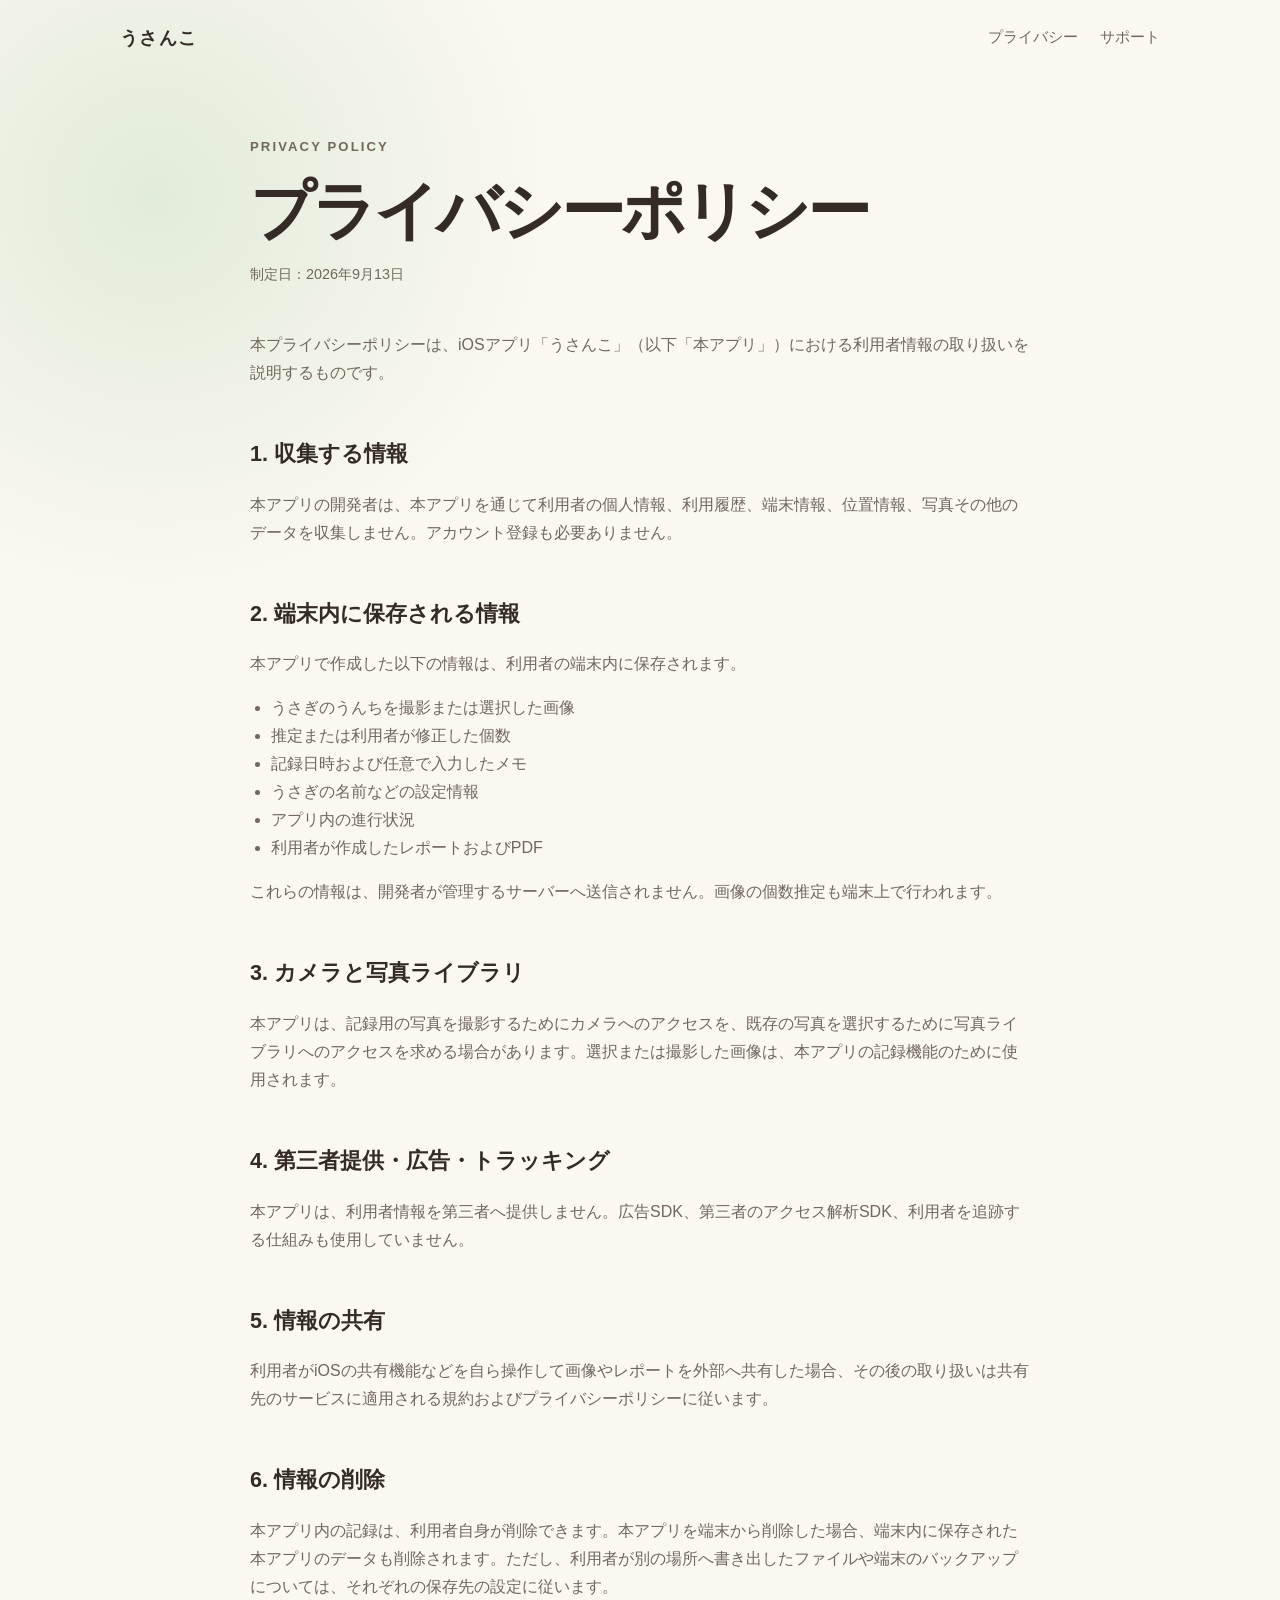
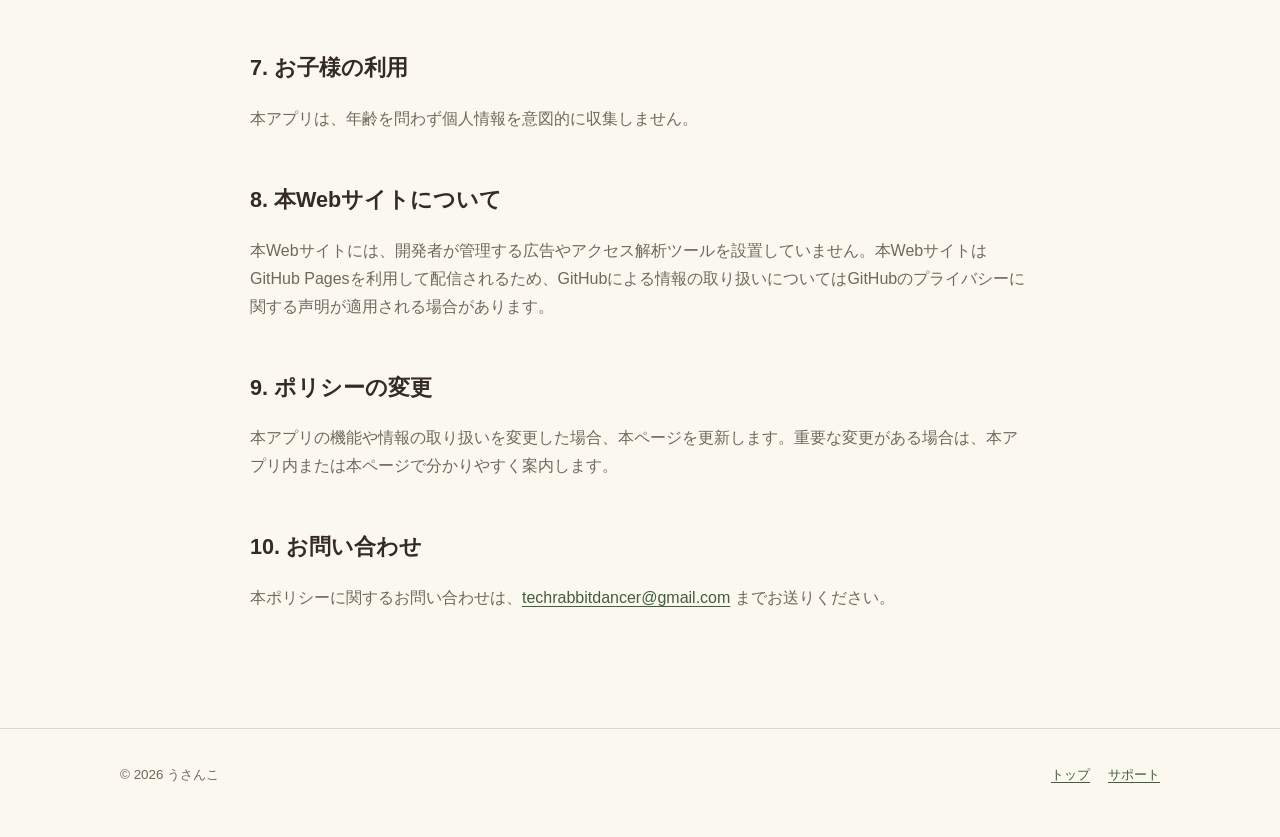
==== privacy/index.html @ c1ddaf08 "Create Usanko app website" ====
<!doctype html>
<html lang="ja">
<head>
  <meta charset="utf-8">
  <meta name="viewport" content="width=device-width, initial-scale=1">
  <meta name="description" content="iOSアプリ「うさんこ」のプライバシーポリシーです。">
  <meta name="theme-color" content="#fbf8ef">
  <title>プライバシーポリシー｜うさんこ</title>
  <link rel="stylesheet" href="/styles.css">
</head>
<body>
  <header class="wrap site-header">
    <a class="brand" href="/">うさんこ</a>
    <nav aria-label="メインナビゲーション">
      <a href="/privacy/" aria-current="page">プライバシー</a>
      <a href="/support/">サポート</a>
    </nav>
  </header>

  <main class="wrap document">
    <p class="eyebrow">PRIVACY POLICY</p>
    <h1>プライバシーポリシー</h1>
    <p class="updated">制定日：2026年9月13日</p>

    <p>本プライバシーポリシーは、iOSアプリ「うさんこ」（以下「本アプリ」）における利用者情報の取り扱いを説明するものです。</p>

    <h2>1. 収集する情報</h2>
    <p>本アプリの開発者は、本アプリを通じて利用者の個人情報、利用履歴、端末情報、位置情報、写真その他のデータを収集しません。アカウント登録も必要ありません。</p>

    <h2>2. 端末内に保存される情報</h2>
    <p>本アプリで作成した以下の情報は、利用者の端末内に保存されます。</p>
    <ul>
      <li>うさぎのうんちを撮影または選択した画像</li>
      <li>推定または利用者が修正した個数</li>
      <li>記録日時および任意で入力したメモ</li>
      <li>うさぎの名前などの設定情報</li>
      <li>アプリ内の進行状況</li>
      <li>利用者が作成したレポートおよびPDF</li>
    </ul>
    <p>これらの情報は、開発者が管理するサーバーへ送信されません。画像の個数推定も端末上で行われます。</p>

    <h2>3. カメラと写真ライブラリ</h2>
    <p>本アプリは、記録用の写真を撮影するためにカメラへのアクセスを、既存の写真を選択するために写真ライブラリへのアクセスを求める場合があります。選択または撮影した画像は、本アプリの記録機能のために使用されます。</p>

    <h2>4. 第三者提供・広告・トラッキング</h2>
    <p>本アプリは、利用者情報を第三者へ提供しません。広告SDK、第三者のアクセス解析SDK、利用者を追跡する仕組みも使用していません。</p>

    <h2>5. 情報の共有</h2>
    <p>利用者がiOSの共有機能などを自ら操作して画像やレポートを外部へ共有した場合、その後の取り扱いは共有先のサービスに適用される規約およびプライバシーポリシーに従います。</p>

    <h2>6. 情報の削除</h2>
    <p>本アプリ内の記録は、利用者自身が削除できます。本アプリを端末から削除した場合、端末内に保存された本アプリのデータも削除されます。ただし、利用者が別の場所へ書き出したファイルや端末のバックアップについては、それぞれの保存先の設定に従います。</p>

    <h2>7. お子様の利用</h2>
    <p>本アプリは、年齢を問わず個人情報を意図的に収集しません。</p>

    <h2>8. 本Webサイトについて</h2>
    <p>本Webサイトには、開発者が管理する広告やアクセス解析ツールを設置していません。本WebサイトはGitHub Pagesを利用して配信されるため、GitHubによる情報の取り扱いについてはGitHubのプライバシーに関する声明が適用される場合があります。</p>

    <h2>9. ポリシーの変更</h2>
    <p>本アプリの機能や情報の取り扱いを変更した場合、本ページを更新します。重要な変更がある場合は、本アプリ内または本ページで分かりやすく案内します。</p>

    <h2>10. お問い合わせ</h2>
    <p>本ポリシーに関するお問い合わせは、<a href="mailto:techrabbitdancer@gmail.com">techrabbitdancer@gmail.com</a> までお送りください。</p>
  </main>

  <footer>
    <div class="wrap footer-row">
      <span>© 2026 うさんこ</span>
      <span class="footer-links"><a href="/">トップ</a><a href="/support/">サポート</a></span>
    </div>
  </footer>
</body>
</html>
---- styles.css ----
:root {
  --paper: #fbf8ef; --surface: #fffdf7; --ink: #332b24; --muted: #71675d;
  --green-dark: #415f3c; --mint: #dfead7; --carrot: #ef8a3c;
  --cocoa: #76503a; --line: #ded7c9; --shadow: 0 18px 50px rgba(73,60,45,.09);
}
* { box-sizing: border-box; }
html { scroll-behavior: smooth; }
body {
  margin: 0; color: var(--ink);
  background: radial-gradient(circle at 12% 8%, rgba(223,234,215,.9), transparent 25rem), var(--paper);
  font-family: -apple-system, BlinkMacSystemFont, "Hiragino Sans", "Yu Gothic", sans-serif;
  line-height: 1.75;
}
a { color: var(--green-dark); text-underline-offset: .2em; }
a:hover { color: var(--carrot); }
.wrap { width: min(1040px, calc(100% - 40px)); margin: 0 auto; }
.site-header { display:flex; align-items:center; justify-content:space-between; min-height:76px; gap:24px; }
.brand { color:var(--ink); font-size:1.15rem; font-weight:800; letter-spacing:.08em; text-decoration:none; }
nav { display:flex; gap:22px; font-size:.92rem; }
nav a { color:var(--muted); text-decoration:none; }
.hero { display:grid; grid-template-columns:1.15fr .85fr; align-items:center; gap:64px; min-height:610px; padding:76px 0 104px; }
.eyebrow { margin:0 0 14px; color:var(--green-dark); font-size:.82rem; font-weight:800; letter-spacing:.16em; }
h1 { margin:0; font-size:clamp(3.3rem,9vw,6.8rem); line-height:.98; letter-spacing:-.06em; }
.lead { max-width:37rem; margin:28px 0 0; color:var(--muted); font-size:clamp(1.04rem,2.2vw,1.22rem); }
.status { display:inline-flex; margin-top:28px; padding:9px 15px; border:1px solid var(--line); border-radius:999px; background:rgba(255,253,247,.76); color:var(--muted); font-size:.86rem; }
.visual { position:relative; min-height:390px; border:1px solid rgba(102,134,91,.2); border-radius:44% 56% 48% 52% / 52% 43% 57% 48%; background:linear-gradient(145deg,var(--mint),#cbdcbd); box-shadow:var(--shadow); overflow:hidden; }
.ear { position:absolute; top:55px; width:72px; height:184px; border:18px solid var(--surface); border-radius:70% 70% 42% 42%; background:#efb7a5; transform-origin:bottom; }
.ear.one { left:115px; transform:rotate(-19deg); }
.ear.two { left:196px; transform:rotate(9deg); }
.rabbit-head { position:absolute; left:93px; bottom:35px; width:235px; height:220px; border-radius:52% 48% 48% 52%; background:var(--surface); }
.eye { position:absolute; top:76px; right:50px; width:25px; height:31px; border-radius:50%; background:var(--cocoa); }
.nose { position:absolute; top:126px; right:13px; width:0; height:0; border-top:9px solid transparent; border-bottom:9px solid transparent; border-left:15px solid #e99a81; }
.dots { position:absolute; right:25px; bottom:52px; display:flex; align-items:end; gap:13px; }
.dot { width:24px; border-radius:18px; background:var(--cocoa); }
.dot:nth-child(1) { height:24px; } .dot:nth-child(2) { height:44px; }
.dot:nth-child(3) { height:68px; } .dot:nth-child(4) { height:96px; background:var(--carrot); }
.section { padding:94px 0; }
.section.alt { background:rgba(255,253,247,.74); border-block:1px solid var(--line); }
.section h2 { margin:0 0 18px; font-size:clamp(1.85rem,4vw,2.7rem); line-height:1.3; letter-spacing:-.03em; }
.section-intro { max-width:650px; margin:0; color:var(--muted); }
.cards { display:grid; grid-template-columns:repeat(3,1fr); gap:20px; margin-top:42px; }
.card { padding:28px; border:1px solid var(--line); border-radius:24px; background:var(--surface); }
.card-number { color:var(--carrot); font-size:.8rem; font-weight:800; letter-spacing:.12em; }
.card h3 { margin:11px 0 7px; font-size:1.13rem; }
.card p { margin:0; color:var(--muted); font-size:.94rem; }
.notice { margin-top:36px; padding:20px 24px; border-left:4px solid var(--carrot); border-radius:4px 16px 16px 4px; background:#fff5e9; color:var(--muted); }
.document { max-width:780px; padding:60px 0 100px; }
.document h1 { font-size:clamp(2.2rem,6vw,4rem); line-height:1.2; }
.document h2 { margin-top:48px; font-size:1.35rem; }
.document h3 { margin-top:30px; font-size:1.05rem; }
.document p, .document li { color:var(--muted); }
.document .updated { margin:12px 0 44px; font-size:.9rem; }
.document ul { padding-left:1.3rem; }
.contact { margin-top:38px; padding:28px; border:1px solid var(--line); border-radius:20px; background:var(--surface); }
.button { display:inline-block; margin-top:14px; padding:11px 18px; border-radius:999px; background:var(--green-dark); color:white; font-weight:700; text-decoration:none; }
.button:hover { color:white; background:var(--carrot); }
footer { padding:34px 0 50px; border-top:1px solid var(--line); color:var(--muted); font-size:.84rem; }
.footer-row { display:flex; justify-content:space-between; gap:24px; }
.footer-links { display:flex; gap:18px; }
@media (max-width:760px) {
  .site-header { align-items:flex-start; padding:22px 0; }
  nav { gap:14px; font-size:.8rem; }
  .hero { grid-template-columns:1fr; gap:42px; min-height:auto; padding:60px 0 78px; }
  .visual { min-height:330px; }
  .ear.one { left:24%; } .ear.two { left:45%; } .rabbit-head { left:18%; }
  .cards { grid-template-columns:1fr; }
  .section { padding:68px 0; }
  .footer-row { flex-direction:column; }
}
@media (prefers-reduced-motion:reduce) { html { scroll-behavior:auto; } }
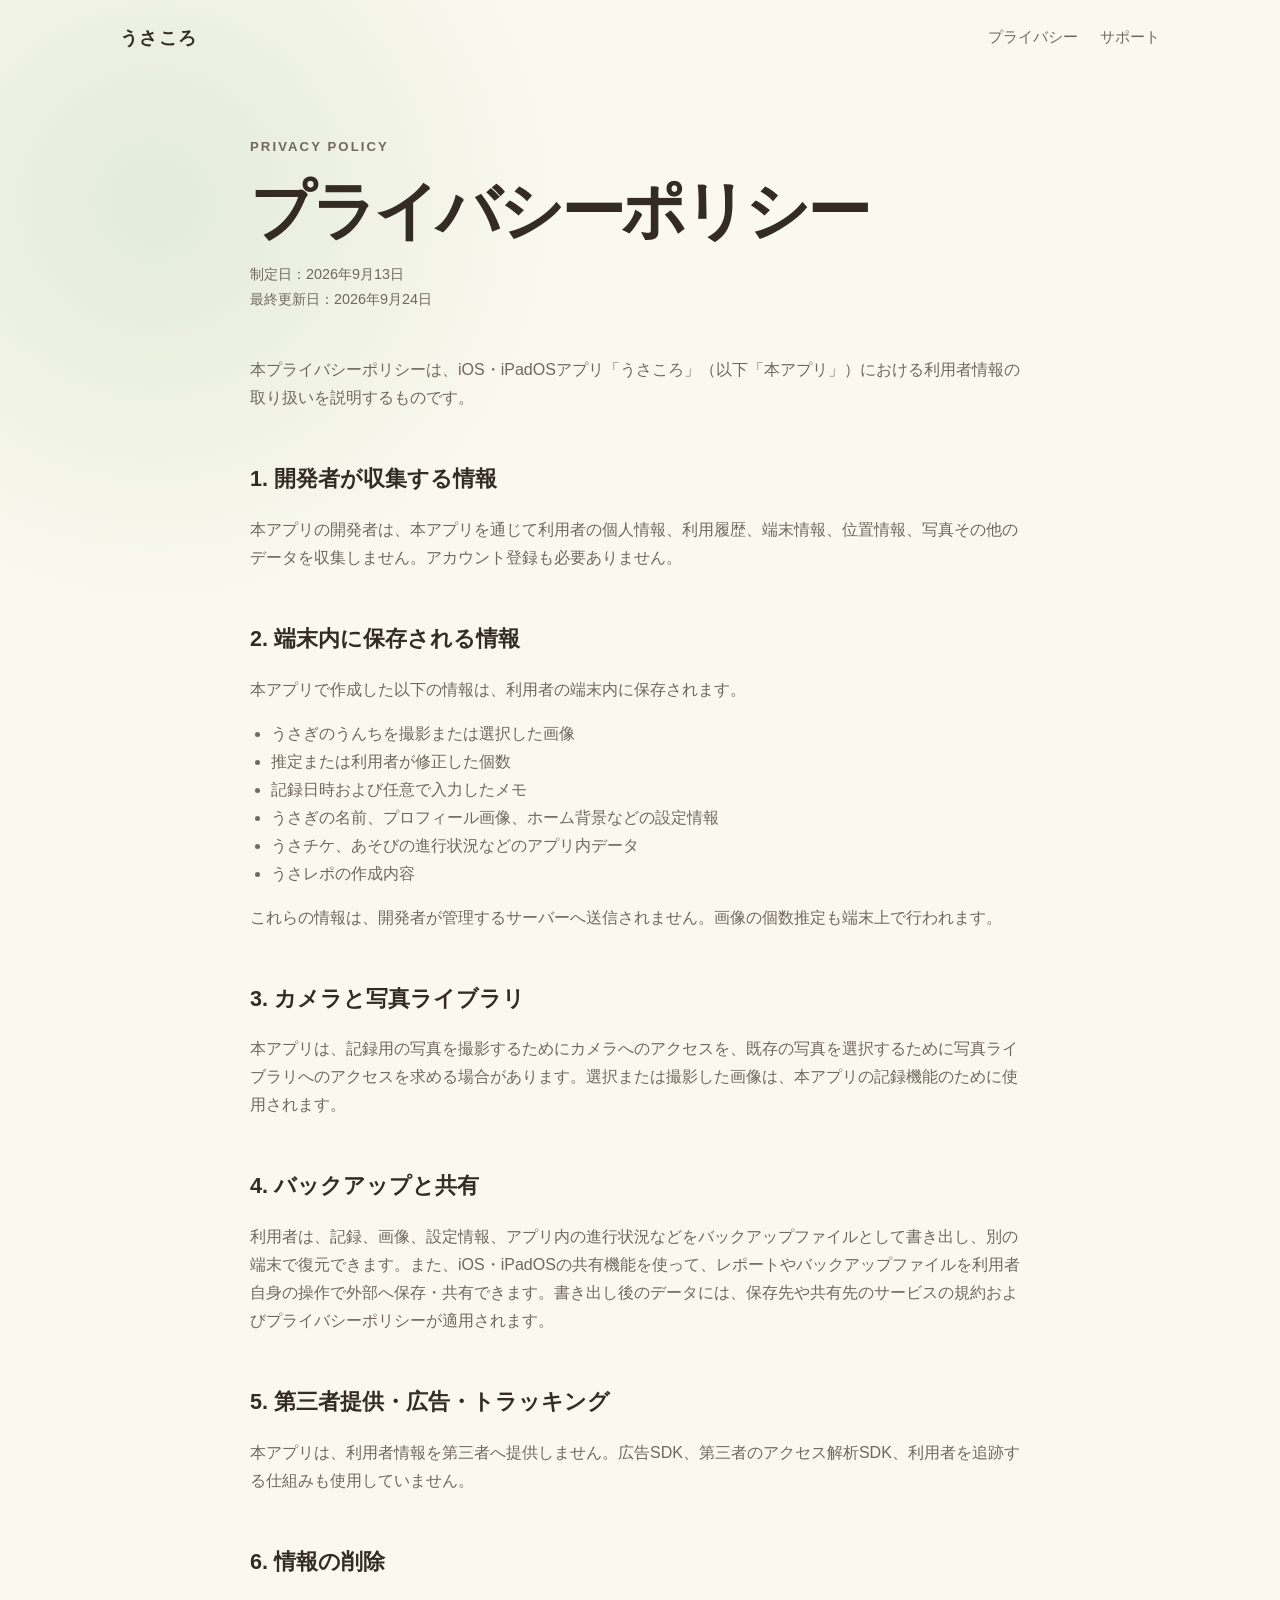
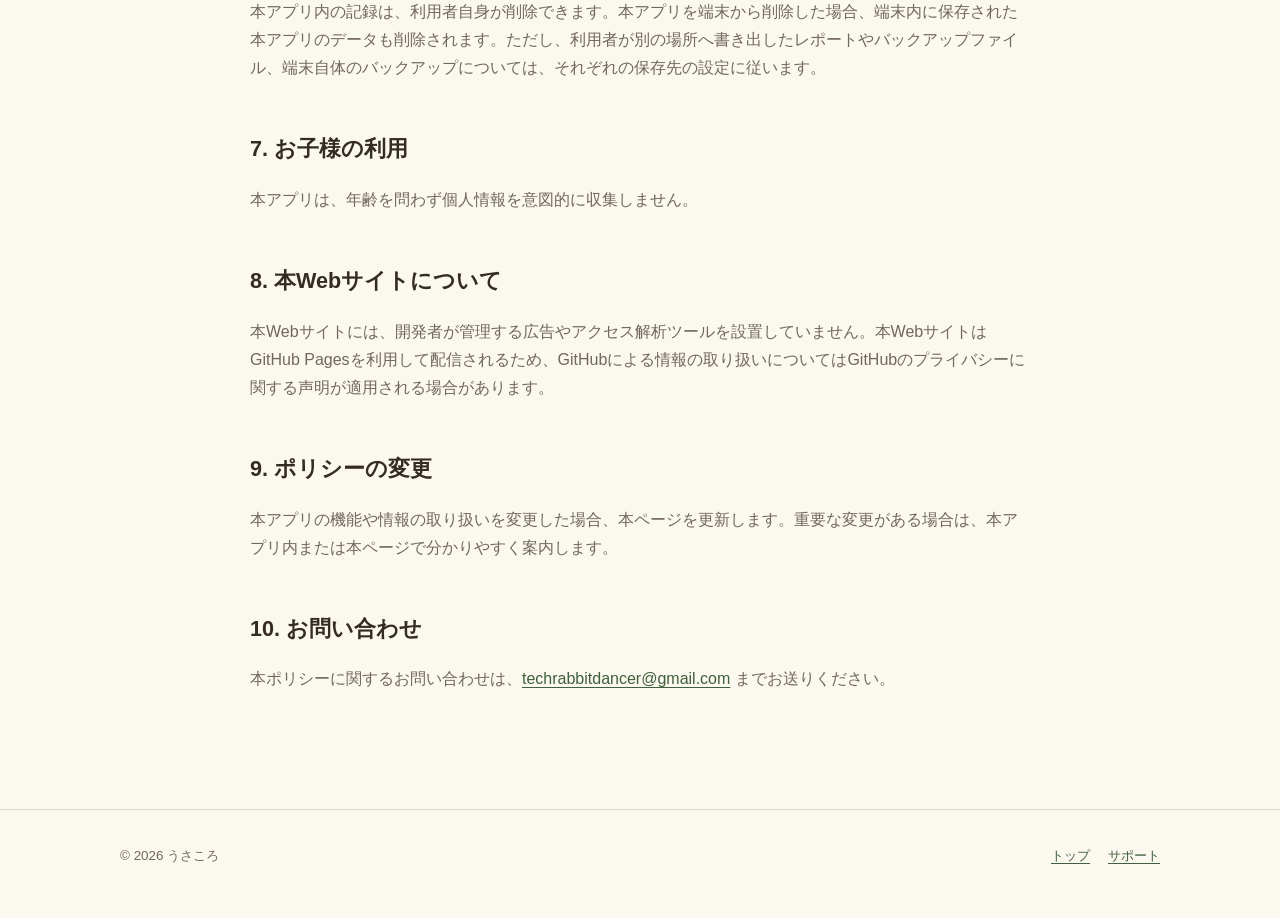
==== commit c11187fd: "公開前調整: privacy/index.htmlをうさころ仕様へ更新" ====
--- a/privacy/index.html
+++ b/privacy/index.html
@@ -3,14 +3,14 @@
 <head>
   <meta charset="utf-8">
   <meta name="viewport" content="width=device-width, initial-scale=1">
-  <meta name="description" content="iOSアプリ「うさんこ」のプライバシーポリシーです。">
+  <meta name="description" content="iOS・iPadOSアプリ「うさころ」のプライバシーポリシーです。">
   <meta name="theme-color" content="#fbf8ef">
-  <title>プライバシーポリシー｜うさんこ</title>
+  <title>プライバシーポリシー｜うさころ</title>
   <link rel="stylesheet" href="/styles.css">
 </head>
 <body>
   <header class="wrap site-header">
-    <a class="brand" href="/">うさんこ</a>
+    <a class="brand" href="/">うさころ</a>
     <nav aria-label="メインナビゲーション">
       <a href="/privacy/" aria-current="page">プライバシー</a>
       <a href="/support/">サポート</a>
@@ -20,11 +20,11 @@
   <main class="wrap document">
     <p class="eyebrow">PRIVACY POLICY</p>
     <h1>プライバシーポリシー</h1>
-    <p class="updated">制定日：2026年9月13日</p>
+    <p class="updated">制定日：2026年9月13日<br>最終更新日：2026年9月24日</p>
 
-    <p>本プライバシーポリシーは、iOSアプリ「うさんこ」（以下「本アプリ」）における利用者情報の取り扱いを説明するものです。</p>
+    <p>本プライバシーポリシーは、iOS・iPadOSアプリ「うさころ」（以下「本アプリ」）における利用者情報の取り扱いを説明するものです。</p>
 
-    <h2>1. 収集する情報</h2>
+    <h2>1. 開発者が収集する情報</h2>
     <p>本アプリの開発者は、本アプリを通じて利用者の個人情報、利用履歴、端末情報、位置情報、写真その他のデータを収集しません。アカウント登録も必要ありません。</p>
 
     <h2>2. 端末内に保存される情報</h2>
@@ -33,23 +33,23 @@
       <li>うさぎのうんちを撮影または選択した画像</li>
       <li>推定または利用者が修正した個数</li>
       <li>記録日時および任意で入力したメモ</li>
-      <li>うさぎの名前などの設定情報</li>
-      <li>アプリ内の進行状況</li>
-      <li>利用者が作成したレポートおよびPDF</li>
+      <li>うさぎの名前、プロフィール画像、ホーム背景などの設定情報</li>
+      <li>うさチケ、あそびの進行状況などのアプリ内データ</li>
+      <li>うさレポの作成内容</li>
     </ul>
     <p>これらの情報は、開発者が管理するサーバーへ送信されません。画像の個数推定も端末上で行われます。</p>
 
     <h2>3. カメラと写真ライブラリ</h2>
     <p>本アプリは、記録用の写真を撮影するためにカメラへのアクセスを、既存の写真を選択するために写真ライブラリへのアクセスを求める場合があります。選択または撮影した画像は、本アプリの記録機能のために使用されます。</p>
 
-    <h2>4. 第三者提供・広告・トラッキング</h2>
+    <h2>4. バックアップと共有</h2>
+    <p>利用者は、記録、画像、設定情報、アプリ内の進行状況などをバックアップファイルとして書き出し、別の端末で復元できます。また、iOS・iPadOSの共有機能を使って、レポートやバックアップファイルを利用者自身の操作で外部へ保存・共有できます。書き出し後のデータには、保存先や共有先のサービスの規約およびプライバシーポリシーが適用されます。</p>
+
+    <h2>5. 第三者提供・広告・トラッキング</h2>
     <p>本アプリは、利用者情報を第三者へ提供しません。広告SDK、第三者のアクセス解析SDK、利用者を追跡する仕組みも使用していません。</p>
 
-    <h2>5. 情報の共有</h2>
-    <p>利用者がiOSの共有機能などを自ら操作して画像やレポートを外部へ共有した場合、その後の取り扱いは共有先のサービスに適用される規約およびプライバシーポリシーに従います。</p>
-
     <h2>6. 情報の削除</h2>
-    <p>本アプリ内の記録は、利用者自身が削除できます。本アプリを端末から削除した場合、端末内に保存された本アプリのデータも削除されます。ただし、利用者が別の場所へ書き出したファイルや端末のバックアップについては、それぞれの保存先の設定に従います。</p>
+    <p>本アプリ内の記録は、利用者自身が削除できます。本アプリを端末から削除した場合、端末内に保存された本アプリのデータも削除されます。ただし、利用者が別の場所へ書き出したレポートやバックアップファイル、端末自体のバックアップについては、それぞれの保存先の設定に従います。</p>
 
     <h2>7. お子様の利用</h2>
     <p>本アプリは、年齢を問わず個人情報を意図的に収集しません。</p>
@@ -66,7 +66,7 @@
 
   <footer>
     <div class="wrap footer-row">
-      <span>© 2026 うさんこ</span>
+      <span>© 2026 うさころ</span>
       <span class="footer-links"><a href="/">トップ</a><a href="/support/">サポート</a></span>
     </div>
   </footer>
